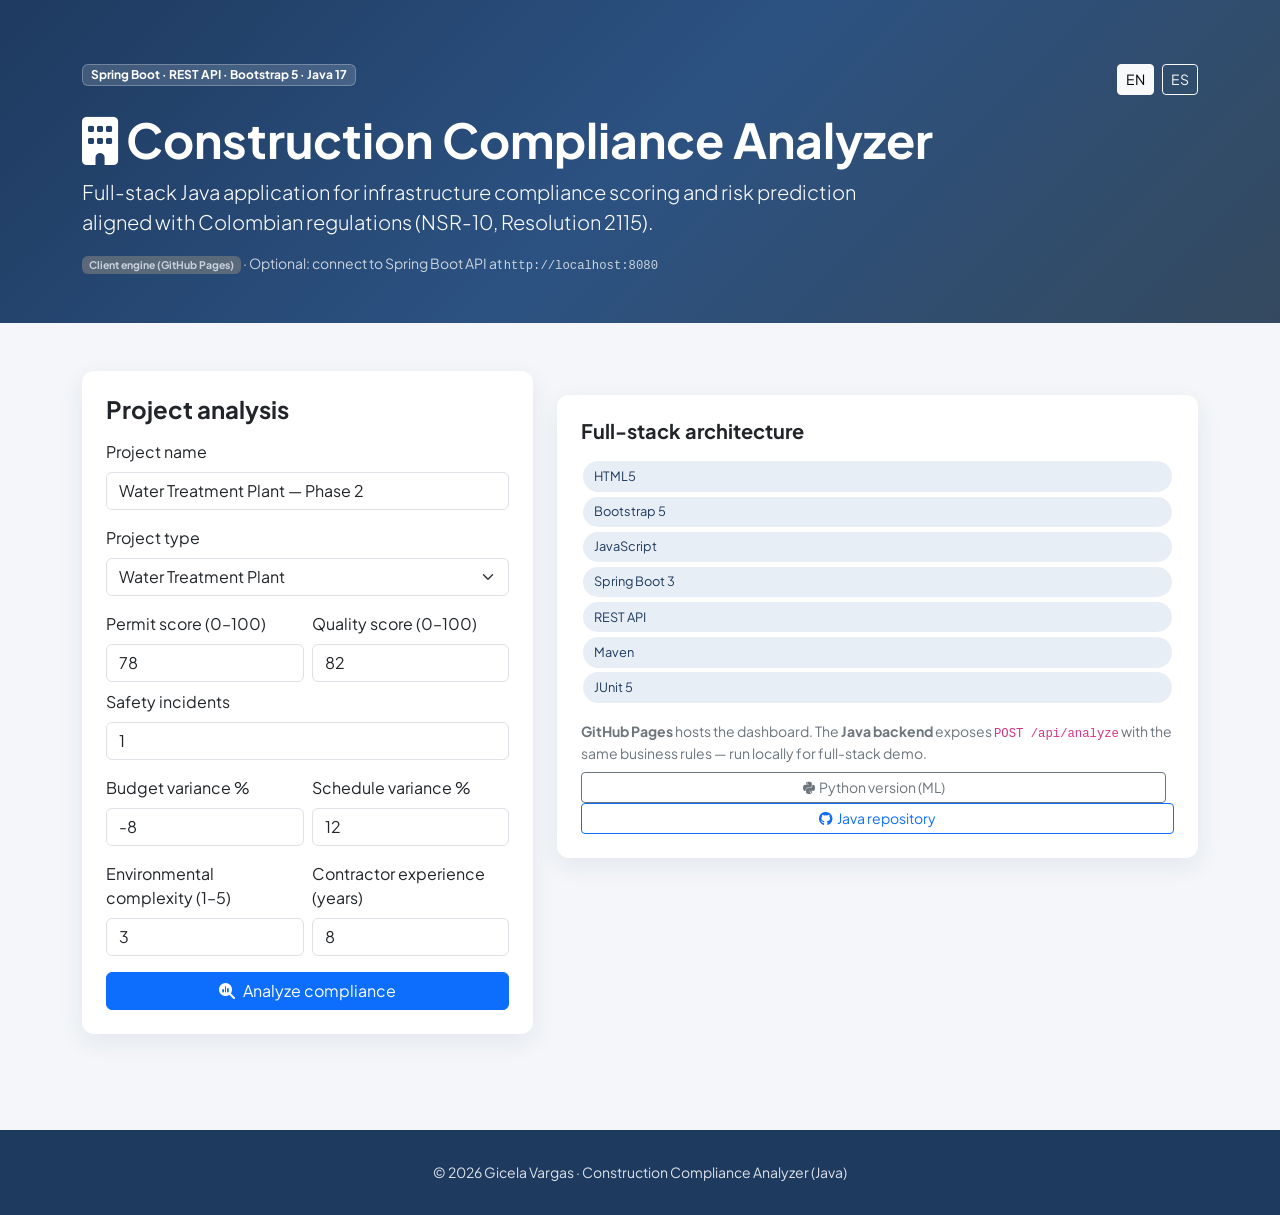
==== index.html @ 194dd49e "Add full-stack construction compliance analyzer: Spring Boot API and Bootstrap dashboard" ====
<!DOCTYPE html>
<html lang="en">
<head>
  <meta charset="UTF-8">
  <meta name="viewport" content="width=device-width, initial-scale=1.0">
  <meta name="description" content="Full-Stack Java — Construction compliance risk analyzer. Spring Boot REST API + Bootstrap dashboard. NSR-10, Resolution 2115.">
  <title>Construction Compliance Analyzer | Full-Stack Java</title>
  <link rel="preconnect" href="https://fonts.googleapis.com">
  <link rel="preconnect" href="https://fonts.gstatic.com" crossorigin>
  <link href="https://fonts.googleapis.com/css2?family=Plus+Jakarta+Sans:wght@400;500;600;700;800&display=swap" rel="stylesheet">
  <link href="https://cdn.jsdelivr.net/npm/bootstrap@5.3.3/dist/css/bootstrap.min.css" rel="stylesheet">
  <link href="https://cdnjs.cloudflare.com/ajax/libs/font-awesome/6.5.0/css/all.min.css" rel="stylesheet">
  <link href="css/styles.css" rel="stylesheet">
</head>
<body>

  <header class="hero">
    <div class="container">
      <div class="d-flex flex-wrap justify-content-between align-items-start gap-3 mb-3">
        <span class="badge stack-badge">Spring Boot · REST API · Bootstrap 5 · Java 17</span>
        <div class="d-flex gap-2">
          <a href="index.html" class="btn btn-sm btn-light">EN</a>
          <a href="index-es.html" class="btn btn-sm btn-outline-light">ES</a>
        </div>
      </div>
      <h1 class="display-5 fw-bold mb-2"><i class="fa-solid fa-building me-2"></i>Construction Compliance Analyzer</h1>
      <p class="lead mb-3 col-lg-9 opacity-90">
        Full-stack Java application for infrastructure compliance scoring and risk prediction
        aligned with Colombian regulations (NSR-10, Resolution 2115).
      </p>
      <p class="mb-0 small opacity-75">
        <span id="api-mode-badge" class="badge text-bg-secondary">Client engine (GitHub Pages)</span>
        · Optional: connect to Spring Boot API at <code class="text-white">http://localhost:8080</code>
      </p>
    </div>
  </header>

  <main class="container py-5">
    <div class="row g-4">
      <div class="col-lg-5">
        <div class="card card-form p-4">
          <h2 class="h4 fw-bold mb-3">Project analysis</h2>
          <form id="analysis-form">
            <div class="mb-3">
              <label class="form-label" for="projectName">Project name</label>
              <input type="text" class="form-control" id="projectName" value="Water Treatment Plant — Phase 2" required>
            </div>
            <div class="mb-3">
              <label class="form-label" for="projectType">Project type</label>
              <select class="form-select" id="projectType">
                <option>Residential Building</option>
                <option selected>Water Treatment Plant</option>
                <option>Bridge Construction</option>
                <option>Commercial Complex</option>
                <option>Infrastructure — Roads</option>
              </select>
            </div>
            <div class="row g-2">
              <div class="col-6">
                <label class="form-label" for="permitScore">Permit score (0–100)</label>
                <input type="number" class="form-control" id="permitScore" value="78" min="0" max="100">
              </div>
              <div class="col-6">
                <label class="form-label" for="qualityScore">Quality score (0–100)</label>
                <input type="number" class="form-control" id="qualityScore" value="82" min="0" max="100">
              </div>
            </div>
            <div class="mb-3 mt-2">
              <label class="form-label" for="safetyIncidents">Safety incidents</label>
              <input type="number" class="form-control" id="safetyIncidents" value="1" min="0" max="20">
            </div>
            <div class="row g-2">
              <div class="col-6">
                <label class="form-label" for="budgetVariance">Budget variance %</label>
                <input type="number" class="form-control" id="budgetVariance" value="-8" min="-50" max="50">
              </div>
              <div class="col-6">
                <label class="form-label" for="scheduleVariance">Schedule variance %</label>
                <input type="number" class="form-control" id="scheduleVariance" value="12" min="-50" max="50">
              </div>
            </div>
            <div class="row g-2 mt-2">
              <div class="col-6">
                <label class="form-label" for="environmentalComplexity">Environmental complexity (1–5)</label>
                <input type="number" class="form-control" id="environmentalComplexity" value="3" min="1" max="5">
              </div>
              <div class="col-6">
                <label class="form-label" for="contractorExperience">Contractor experience (years)</label>
                <input type="number" class="form-control" id="contractorExperience" value="8" min="0" max="40">
              </div>
            </div>
            <button type="submit" class="btn btn-primary w-100 mt-3">
              <i class="fa-solid fa-magnifying-glass-chart me-2"></i>Analyze compliance
            </button>
          </form>
        </div>
      </div>

      <div class="col-lg-7">
        <div id="results-panel" class="card card-results p-4 d-none">
          <div class="d-flex flex-wrap justify-content-between align-items-center mb-3">
            <h2 class="h4 fw-bold mb-0" id="result-title">Results</h2>
            <span id="risk-badge" class="badge fs-6 risk-low">Low Risk</span>
          </div>
          <p class="text-muted small mb-2">Overall compliance score</p>
          <p class="score-ring mb-4" id="score-value">0%</p>
          <h3 class="h6 fw-semibold">Category scores</h3>
          <ul class="list-group list-group-flush mb-4" id="category-scores"></ul>
          <h3 class="h6 fw-semibold">Recommendations</h3>
          <ul class="mb-4" id="recommendations"></ul>
          <h3 class="h6 fw-semibold">Regulations applied</h3>
          <ul class="mb-0" id="regulations"></ul>
        </div>

        <div class="card card-form p-4 mt-4" id="architecture-card">
          <h2 class="h5 fw-bold mb-3">Full-stack architecture</h2>
          <span class="arch-pill">HTML5</span>
          <span class="arch-pill">Bootstrap 5</span>
          <span class="arch-pill">JavaScript</span>
          <span class="arch-pill">Spring Boot 3</span>
          <span class="arch-pill">REST API</span>
          <span class="arch-pill">Maven</span>
          <span class="arch-pill">JUnit 5</span>
          <p class="text-secondary small mt-3 mb-2">
            <strong>GitHub Pages</strong> hosts the dashboard. The <strong>Java backend</strong> exposes
            <code>POST /api/analyze</code> with the same business rules — run locally for full-stack demo.
          </p>
          <a href="https://github.com/EnithV/construction-compliance-analyzer" class="btn btn-sm btn-outline-secondary me-2" target="_blank" rel="noopener noreferrer">
            <i class="fab fa-python me-1"></i>Python version (ML)
          </a>
          <a href="https://github.com/EnithV/construction-compliance-java" class="btn btn-sm btn-outline-primary" target="_blank" rel="noopener noreferrer">
            <i class="fab fa-github me-1"></i>Java repository
          </a>
        </div>
      </div>
    </div>
  </main>

  <footer class="site-footer text-center">
    <div class="container">
      <p class="mb-0 small">&copy; 2026 Gicela Vargas · Construction Compliance Analyzer (Java)</p>
    </div>
  </footer>

  <script src="https://cdn.jsdelivr.net/npm/bootstrap@5.3.3/dist/js/bootstrap.bundle.min.js"></script>
  <script src="js/engine.js"></script>
  <script>
    // Uncomment when Spring Boot is running locally:
    // window.COMPLIANCE_API_URL = "http://localhost:8080";
  </script>
  <script src="js/app.js"></script>
</body>
</html>
---- css/styles.css ----
:root {
  --primary: #1e3a5f;
  --accent: #3498db;
  --high: #c0392b;
  --medium: #d68910;
  --low: #1e8449;
}

body {
  font-family: "Plus Jakarta Sans", system-ui, sans-serif;
  background: #f4f6f9;
  color: #1a1a2e;
}

.hero {
  background: linear-gradient(135deg, var(--primary) 0%, #2c5282 50%, #34495e 100%);
  color: #fff;
  padding: 4rem 0 3rem;
}

.stack-badge {
  background: rgba(255, 255, 255, 0.15);
  border: 1px solid rgba(255, 255, 255, 0.25);
}

.card-form, .card-results {
  border: none;
  border-radius: 12px;
  box-shadow: 0 8px 24px rgba(30, 58, 95, 0.08);
}

.score-ring {
  font-size: 3rem;
  font-weight: 800;
  color: var(--primary);
}

.risk-high { background: var(--high); }
.risk-medium { background: var(--medium); color: #1a1a2e; }
.risk-low { background: var(--low); }

.arch-pill {
  font-size: 0.8rem;
  padding: 0.35rem 0.65rem;
  border-radius: 999px;
  background: #e8eef5;
  color: var(--primary);
  margin: 0.15rem;
  display: inline-block;
}

footer.site-footer {
  background: var(--primary);
  color: rgba(255, 255, 255, 0.85);
  padding: 2rem 0;
  margin-top: 3rem;
}
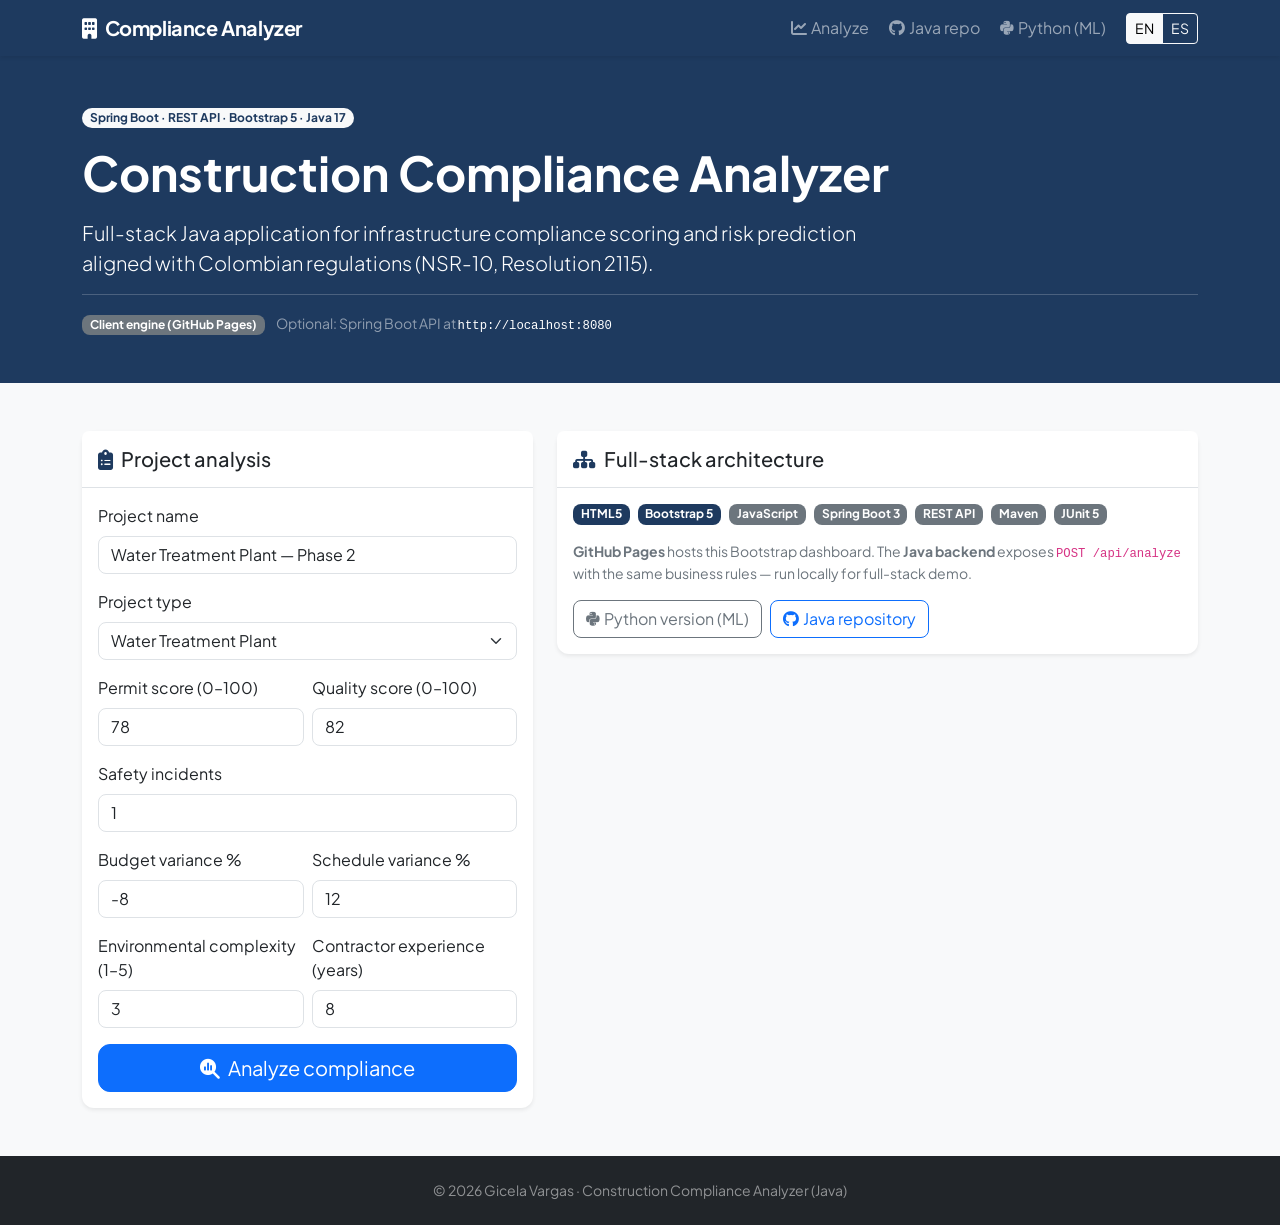
==== commit 588d624b: "Refine Bootstrap UI: navbar, cards, progress bars, button spacing" ====
--- a/index.html
+++ b/index.html
@@ -12,132 +12,170 @@
   <link href="https://cdnjs.cloudflare.com/ajax/libs/font-awesome/6.5.0/css/all.min.css" rel="stylesheet">
   <link href="css/styles.css" rel="stylesheet">
 </head>
-<body>
+<body class="d-flex flex-column min-vh-100">
 
-  <header class="hero">
+  <nav class="navbar navbar-expand-lg navbar-dark bg-primary sticky-top shadow-sm">
     <div class="container">
-      <div class="d-flex flex-wrap justify-content-between align-items-start gap-3 mb-3">
-        <span class="badge stack-badge">Spring Boot · REST API · Bootstrap 5 · Java 17</span>
-        <div class="d-flex gap-2">
-          <a href="index.html" class="btn btn-sm btn-light">EN</a>
-          <a href="index-es.html" class="btn btn-sm btn-outline-light">ES</a>
-        </div>
+      <a class="navbar-brand" href="#">
+        <i class="fa-solid fa-building me-2"></i>Compliance Analyzer
+      </a>
+      <button class="navbar-toggler" type="button" data-bs-toggle="collapse" data-bs-target="#mainNav" aria-controls="mainNav" aria-expanded="false" aria-label="Toggle navigation">
+        <span class="navbar-toggler-icon"></span>
+      </button>
+      <div class="collapse navbar-collapse" id="mainNav">
+        <ul class="navbar-nav ms-auto align-items-lg-center gap-lg-1">
+          <li class="nav-item">
+            <a class="nav-link" href="#analysis-form"><i class="fa-solid fa-chart-line me-1"></i>Analyze</a>
+          </li>
+          <li class="nav-item">
+            <a class="nav-link" href="https://github.com/EnithV/construction-compliance-java" target="_blank" rel="noopener noreferrer"><i class="fab fa-github me-1"></i>Java repo</a>
+          </li>
+          <li class="nav-item">
+            <a class="nav-link" href="https://github.com/EnithV/construction-compliance-analyzer" target="_blank" rel="noopener noreferrer"><i class="fab fa-python me-1"></i>Python (ML)</a>
+          </li>
+          <li class="nav-item">
+            <div class="btn-group ms-lg-2" role="group" aria-label="Language">
+              <a href="index.html" class="btn btn-sm btn-light">EN</a>
+              <a href="index-es.html" class="btn btn-sm btn-outline-light">ES</a>
+            </div>
+          </li>
+        </ul>
       </div>
-      <h1 class="display-5 fw-bold mb-2"><i class="fa-solid fa-building me-2"></i>Construction Compliance Analyzer</h1>
-      <p class="lead mb-3 col-lg-9 opacity-90">
+    </div>
+  </nav>
+
+  <header class="bg-primary text-white py-5">
+    <div class="container">
+      <span class="badge rounded-pill text-bg-light text-primary mb-3">Spring Boot · REST API · Bootstrap 5 · Java 17</span>
+      <h1 class="display-5 fw-bold mb-3">Construction Compliance Analyzer</h1>
+      <p class="lead col-lg-9 mb-3">
         Full-stack Java application for infrastructure compliance scoring and risk prediction
         aligned with Colombian regulations (NSR-10, Resolution 2115).
       </p>
-      <p class="mb-0 small opacity-75">
+      <div class="hero-sub pt-3">
         <span id="api-mode-badge" class="badge text-bg-secondary">Client engine (GitHub Pages)</span>
-        · Optional: connect to Spring Boot API at <code class="text-white">http://localhost:8080</code>
-      </p>
+        <span class="text-white-50 small ms-2">Optional: Spring Boot API at <code class="text-white">http://localhost:8080</code></span>
+      </div>
     </div>
   </header>
 
-  <main class="container py-5">
+  <main class="container py-5 flex-grow-1">
     <div class="row g-4">
       <div class="col-lg-5">
-        <div class="card card-form p-4">
-          <h2 class="h4 fw-bold mb-3">Project analysis</h2>
-          <form id="analysis-form">
-            <div class="mb-3">
-              <label class="form-label" for="projectName">Project name</label>
-              <input type="text" class="form-control" id="projectName" value="Water Treatment Plant — Phase 2" required>
-            </div>
-            <div class="mb-3">
-              <label class="form-label" for="projectType">Project type</label>
-              <select class="form-select" id="projectType">
-                <option>Residential Building</option>
-                <option selected>Water Treatment Plant</option>
-                <option>Bridge Construction</option>
-                <option>Commercial Complex</option>
-                <option>Infrastructure — Roads</option>
-              </select>
-            </div>
-            <div class="row g-2">
-              <div class="col-6">
-                <label class="form-label" for="permitScore">Permit score (0–100)</label>
-                <input type="number" class="form-control" id="permitScore" value="78" min="0" max="100">
+        <div class="card compliance-card shadow-sm">
+          <div class="card-header py-3">
+            <h2 class="h5 mb-0"><i class="fa-solid fa-clipboard-list text-primary me-2"></i>Project analysis</h2>
+          </div>
+          <div class="card-body">
+            <form id="analysis-form">
+              <div class="mb-3">
+                <label class="form-label" for="projectName">Project name</label>
+                <input type="text" class="form-control" id="projectName" value="Water Treatment Plant — Phase 2" required>
               </div>
-              <div class="col-6">
-                <label class="form-label" for="qualityScore">Quality score (0–100)</label>
-                <input type="number" class="form-control" id="qualityScore" value="82" min="0" max="100">
+              <div class="mb-3">
+                <label class="form-label" for="projectType">Project type</label>
+                <select class="form-select" id="projectType">
+                  <option>Residential Building</option>
+                  <option selected>Water Treatment Plant</option>
+                  <option>Bridge Construction</option>
+                  <option>Commercial Complex</option>
+                  <option>Infrastructure — Roads</option>
+                </select>
               </div>
-            </div>
-            <div class="mb-3 mt-2">
-              <label class="form-label" for="safetyIncidents">Safety incidents</label>
-              <input type="number" class="form-control" id="safetyIncidents" value="1" min="0" max="20">
-            </div>
-            <div class="row g-2">
-              <div class="col-6">
-                <label class="form-label" for="budgetVariance">Budget variance %</label>
-                <input type="number" class="form-control" id="budgetVariance" value="-8" min="-50" max="50">
+              <div class="row g-2 mb-3">
+                <div class="col-6">
+                  <label class="form-label" for="permitScore">Permit score (0–100)</label>
+                  <input type="number" class="form-control" id="permitScore" value="78" min="0" max="100">
+                </div>
+                <div class="col-6">
+                  <label class="form-label" for="qualityScore">Quality score (0–100)</label>
+                  <input type="number" class="form-control" id="qualityScore" value="82" min="0" max="100">
+                </div>
               </div>
-              <div class="col-6">
-                <label class="form-label" for="scheduleVariance">Schedule variance %</label>
-                <input type="number" class="form-control" id="scheduleVariance" value="12" min="-50" max="50">
+              <div class="mb-3">
+                <label class="form-label" for="safetyIncidents">Safety incidents</label>
+                <input type="number" class="form-control" id="safetyIncidents" value="1" min="0" max="20">
               </div>
-            </div>
-            <div class="row g-2 mt-2">
-              <div class="col-6">
-                <label class="form-label" for="environmentalComplexity">Environmental complexity (1–5)</label>
-                <input type="number" class="form-control" id="environmentalComplexity" value="3" min="1" max="5">
+              <div class="row g-2 mb-3">
+                <div class="col-6">
+                  <label class="form-label" for="budgetVariance">Budget variance %</label>
+                  <input type="number" class="form-control" id="budgetVariance" value="-8" min="-50" max="50">
+                </div>
+                <div class="col-6">
+                  <label class="form-label" for="scheduleVariance">Schedule variance %</label>
+                  <input type="number" class="form-control" id="scheduleVariance" value="12" min="-50" max="50">
+                </div>
               </div>
-              <div class="col-6">
-                <label class="form-label" for="contractorExperience">Contractor experience (years)</label>
-                <input type="number" class="form-control" id="contractorExperience" value="8" min="0" max="40">
+              <div class="row g-2 mb-3">
+                <div class="col-6">
+                  <label class="form-label" for="environmentalComplexity">Environmental complexity (1–5)</label>
+                  <input type="number" class="form-control" id="environmentalComplexity" value="3" min="1" max="5">
+                </div>
+                <div class="col-6">
+                  <label class="form-label" for="contractorExperience">Contractor experience (years)</label>
+                  <input type="number" class="form-control" id="contractorExperience" value="8" min="0" max="40">
+                </div>
               </div>
-            </div>
-            <button type="submit" class="btn btn-primary w-100 mt-3">
-              <i class="fa-solid fa-magnifying-glass-chart me-2"></i>Analyze compliance
-            </button>
-          </form>
+              <button type="submit" class="btn btn-primary w-100 btn-lg">
+                <i class="fa-solid fa-magnifying-glass-chart me-2"></i>Analyze compliance
+              </button>
+            </form>
+          </div>
         </div>
       </div>
 
       <div class="col-lg-7">
-        <div id="results-panel" class="card card-results p-4 d-none">
-          <div class="d-flex flex-wrap justify-content-between align-items-center mb-3">
-            <h2 class="h4 fw-bold mb-0" id="result-title">Results</h2>
-            <span id="risk-badge" class="badge fs-6 risk-low">Low Risk</span>
+        <div id="results-panel" class="card compliance-card shadow-sm d-none mb-4">
+          <div class="card-header d-flex flex-wrap justify-content-between align-items-center gap-2 py-3">
+            <h2 class="h5 mb-0" id="result-title">Results</h2>
+            <span id="risk-badge" class="badge fs-6 bg-success">Low Risk</span>
           </div>
-          <p class="text-muted small mb-2">Overall compliance score</p>
-          <p class="score-ring mb-4" id="score-value">0%</p>
-          <h3 class="h6 fw-semibold">Category scores</h3>
-          <ul class="list-group list-group-flush mb-4" id="category-scores"></ul>
-          <h3 class="h6 fw-semibold">Recommendations</h3>
-          <ul class="mb-4" id="recommendations"></ul>
-          <h3 class="h6 fw-semibold">Regulations applied</h3>
-          <ul class="mb-0" id="regulations"></ul>
+          <div class="card-body">
+            <p class="text-muted small mb-1">Overall compliance score</p>
+            <p class="score-display mb-4" id="score-value">0%</p>
+            <h3 class="h6 fw-semibold text-primary">Category scores</h3>
+            <ul class="list-group list-group-flush mb-4" id="category-scores"></ul>
+            <h3 class="h6 fw-semibold text-primary">Recommendations</h3>
+            <ul class="recommendations-list mb-4" id="recommendations"></ul>
+            <h3 class="h6 fw-semibold text-primary">Regulations applied</h3>
+            <ul class="list-unstyled mb-0 small text-secondary" id="regulations"></ul>
+          </div>
         </div>
 
-        <div class="card card-form p-4 mt-4" id="architecture-card">
-          <h2 class="h5 fw-bold mb-3">Full-stack architecture</h2>
-          <span class="arch-pill">HTML5</span>
-          <span class="arch-pill">Bootstrap 5</span>
-          <span class="arch-pill">JavaScript</span>
-          <span class="arch-pill">Spring Boot 3</span>
-          <span class="arch-pill">REST API</span>
-          <span class="arch-pill">Maven</span>
-          <span class="arch-pill">JUnit 5</span>
-          <p class="text-secondary small mt-3 mb-2">
-            <strong>GitHub Pages</strong> hosts the dashboard. The <strong>Java backend</strong> exposes
-            <code>POST /api/analyze</code> with the same business rules — run locally for full-stack demo.
-          </p>
-          <a href="https://github.com/EnithV/construction-compliance-analyzer" class="btn btn-sm btn-outline-secondary me-2" target="_blank" rel="noopener noreferrer">
-            <i class="fab fa-python me-1"></i>Python version (ML)
-          </a>
-          <a href="https://github.com/EnithV/construction-compliance-java" class="btn btn-sm btn-outline-primary" target="_blank" rel="noopener noreferrer">
-            <i class="fab fa-github me-1"></i>Java repository
-          </a>
+        <div class="card compliance-card shadow-sm" id="architecture-card">
+          <div class="card-header py-3">
+            <h2 class="h5 mb-0"><i class="fa-solid fa-sitemap text-primary me-2"></i>Full-stack architecture</h2>
+          </div>
+          <div class="card-body">
+            <div class="d-flex flex-wrap gap-2 mb-3">
+              <span class="badge text-bg-primary">HTML5</span>
+              <span class="badge text-bg-primary">Bootstrap 5</span>
+              <span class="badge text-bg-secondary">JavaScript</span>
+              <span class="badge text-bg-secondary">Spring Boot 3</span>
+              <span class="badge text-bg-secondary">REST API</span>
+              <span class="badge text-bg-secondary">Maven</span>
+              <span class="badge text-bg-secondary">JUnit 5</span>
+            </div>
+            <p class="text-secondary small mb-3">
+              <strong>GitHub Pages</strong> hosts this Bootstrap dashboard. The <strong>Java backend</strong> exposes
+              <code>POST /api/analyze</code> with the same business rules — run locally for full-stack demo.
+            </p>
+            <div class="d-flex flex-wrap gap-2">
+              <a href="https://github.com/EnithV/construction-compliance-analyzer" class="btn btn-outline-secondary" target="_blank" rel="noopener noreferrer">
+                <i class="fab fa-python me-1"></i>Python version (ML)
+              </a>
+              <a href="https://github.com/EnithV/construction-compliance-java" class="btn btn-outline-primary" target="_blank" rel="noopener noreferrer">
+                <i class="fab fa-github me-1"></i>Java repository
+              </a>
+            </div>
+          </div>
         </div>
       </div>
     </div>
   </main>
 
-  <footer class="site-footer text-center">
-    <div class="container">
+  <footer class="bg-dark text-white-50 py-4 mt-auto">
+    <div class="container text-center">
       <p class="mb-0 small">&copy; 2026 Gicela Vargas · Construction Compliance Analyzer (Java)</p>
     </div>
   </footer>
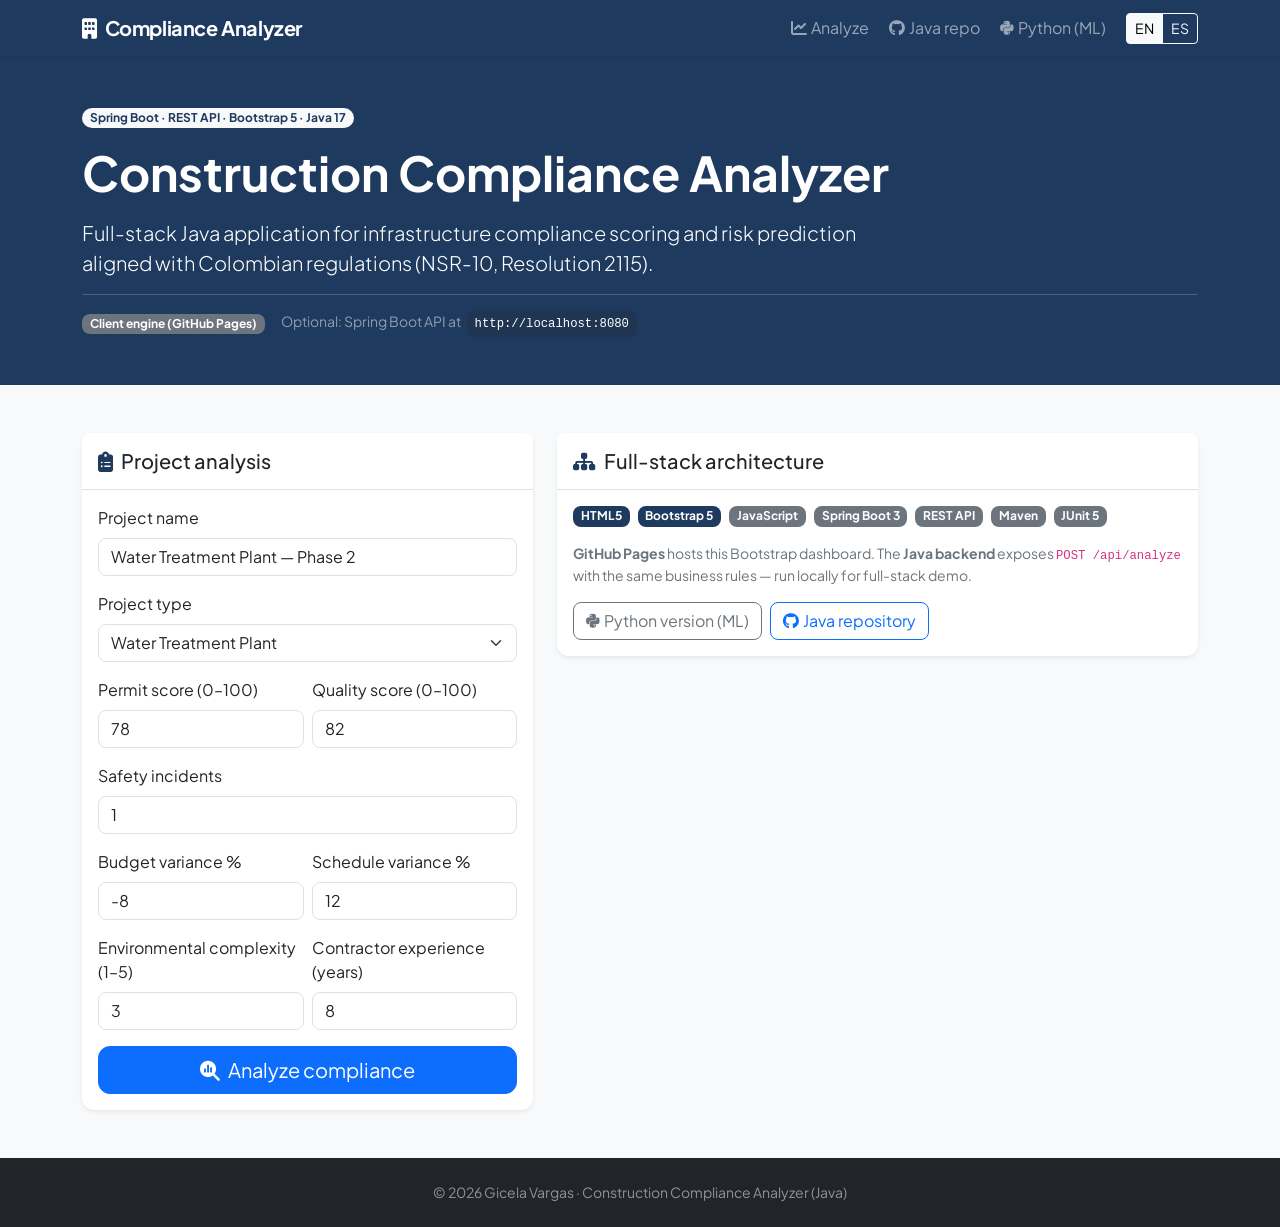
==== commit 559f1be1: "Fix spacing between API mode badge and optional localhost hint" ====
--- a/index.html
+++ b/index.html
@@ -53,8 +53,13 @@
         aligned with Colombian regulations (NSR-10, Resolution 2115).
       </p>
       <div class="hero-sub pt-3">
-        <span id="api-mode-badge" class="badge text-bg-secondary">Client engine (GitHub Pages)</span>
-        <span class="text-white-50 small ms-2">Optional: Spring Boot API at <code class="text-white">http://localhost:8080</code></span>
+        <div class="d-flex flex-wrap align-items-center gap-2 gap-md-3">
+          <span id="api-mode-badge" class="badge text-bg-secondary">Client engine (GitHub Pages)</span>
+          <span class="text-white-50 small">
+            Optional: Spring Boot API at
+            <code class="d-inline-block text-white bg-dark bg-opacity-25 px-2 py-1 rounded ms-1">http://localhost:8080</code>
+          </span>
+        </div>
       </div>
     </div>
   </header>
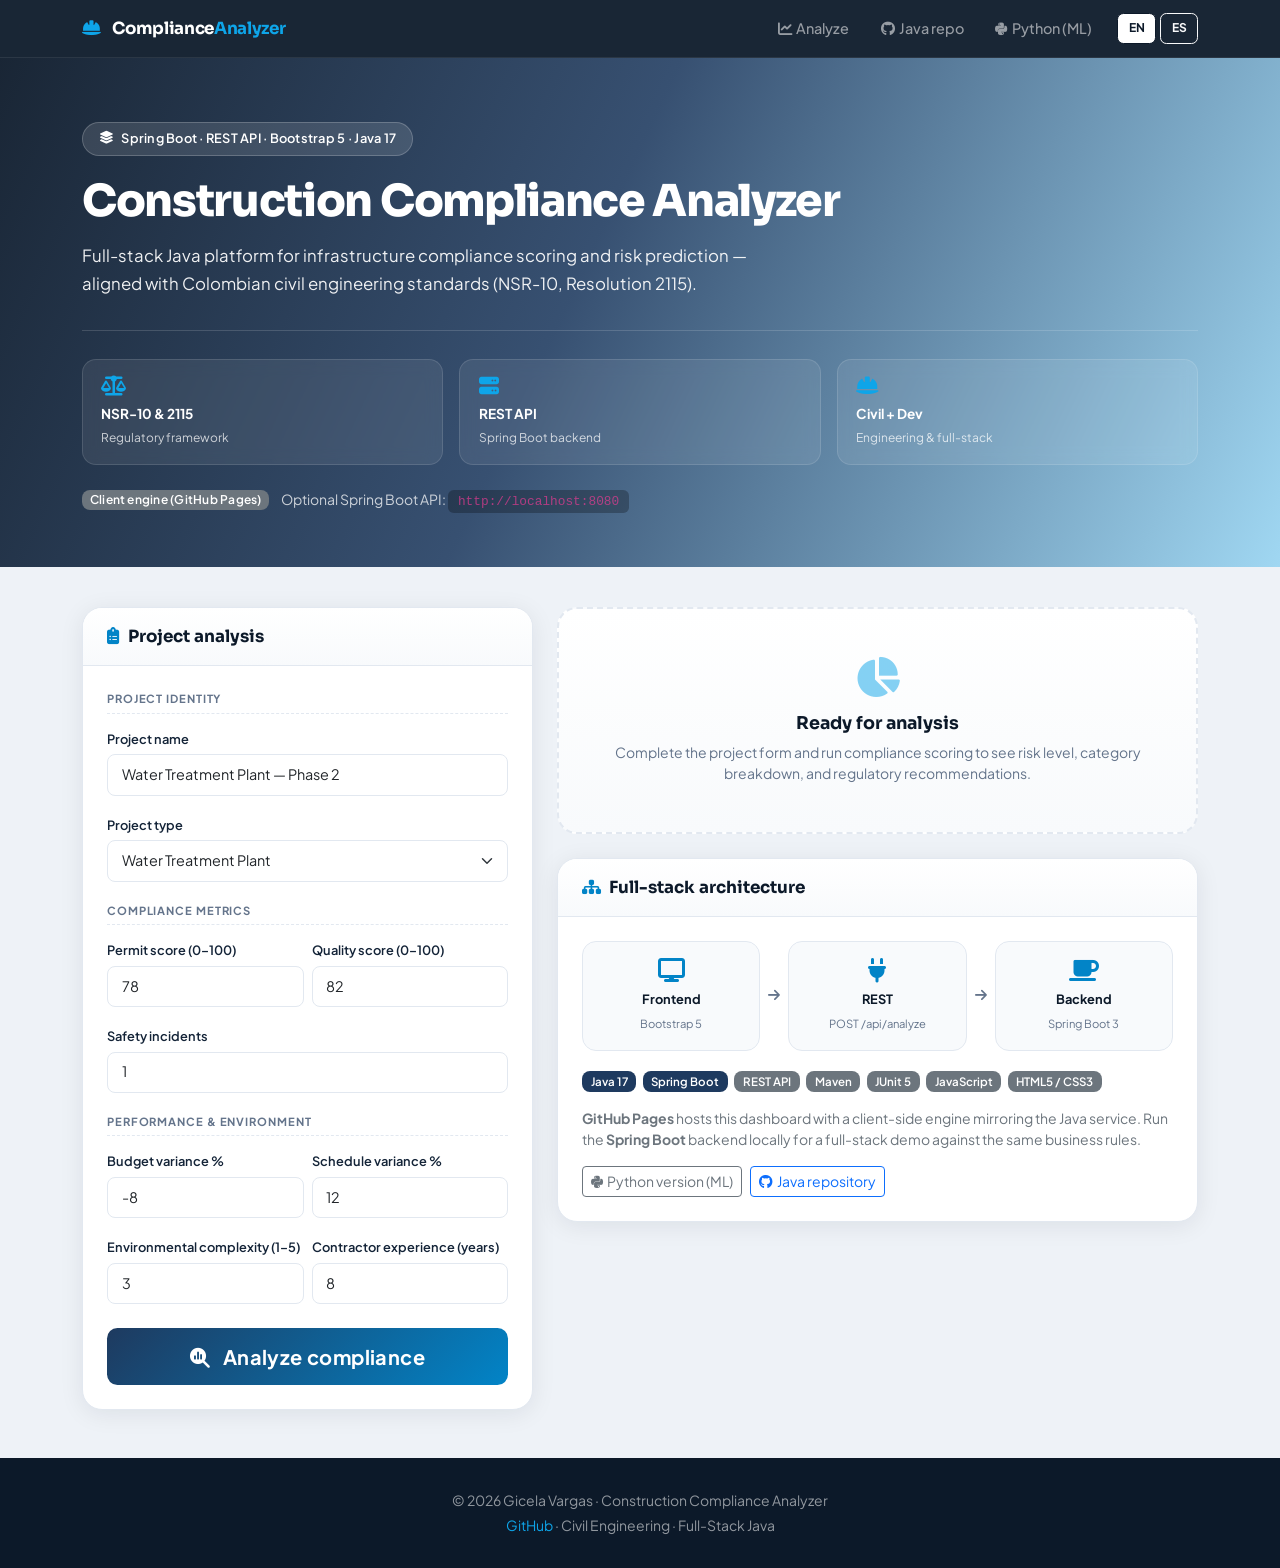
==== commit e1a28b46: "Redesign dashboard with civil engineering full-stack UI Hero with construction imagery, score ring, " ====
--- a/index.html
+++ b/index.html
@@ -3,175 +3,245 @@
 <head>
   <meta charset="UTF-8">
   <meta name="viewport" content="width=device-width, initial-scale=1.0">
-  <meta name="description" content="Full-Stack Java — Construction compliance risk analyzer. Spring Boot REST API + Bootstrap dashboard. NSR-10, Resolution 2115.">
+  <meta name="description" content="Full-Stack Java — Construction compliance risk analyzer. Spring Boot REST API + professional dashboard. NSR-10, Resolution 2115.">
   <title>Construction Compliance Analyzer | Full-Stack Java</title>
   <link rel="preconnect" href="https://fonts.googleapis.com">
   <link rel="preconnect" href="https://fonts.gstatic.com" crossorigin>
-  <link href="https://fonts.googleapis.com/css2?family=Plus+Jakarta+Sans:wght@400;500;600;700;800&display=swap" rel="stylesheet">
+  <link href="https://fonts.googleapis.com/css2?family=Plus+Jakarta+Sans:wght@400;500;600;700;800&family=Sora:wght@600;700;800&display=swap" rel="stylesheet">
   <link href="https://cdn.jsdelivr.net/npm/bootstrap@5.3.3/dist/css/bootstrap.min.css" rel="stylesheet">
   <link href="https://cdnjs.cloudflare.com/ajax/libs/font-awesome/6.5.0/css/all.min.css" rel="stylesheet">
   <link href="css/styles.css" rel="stylesheet">
 </head>
-<body class="d-flex flex-column min-vh-100">
-
-  <nav class="navbar navbar-expand-lg navbar-dark bg-primary sticky-top shadow-sm">
+<body class="compliance-app d-flex flex-column min-vh-100">
+
+  <a href="#main" class="skip-link">Skip to main content</a>
+
+  <nav class="navbar navbar-expand-lg navbar-dark site-nav sticky-top" aria-label="Main navigation">
     <div class="container">
       <a class="navbar-brand" href="#">
-        <i class="fa-solid fa-building me-2"></i>Compliance Analyzer
+        <i class="fa-solid fa-helmet-safety me-2 brand-accent" aria-hidden="true"></i>
+        Compliance<span class="brand-accent">Analyzer</span>
       </a>
-      <button class="navbar-toggler" type="button" data-bs-toggle="collapse" data-bs-target="#mainNav" aria-controls="mainNav" aria-expanded="false" aria-label="Toggle navigation">
+      <button class="navbar-toggler" type="button" data-bs-toggle="collapse" data-bs-target="#mainNav"
+        aria-controls="mainNav" aria-expanded="false" aria-label="Toggle navigation">
         <span class="navbar-toggler-icon"></span>
       </button>
       <div class="collapse navbar-collapse" id="mainNav">
         <ul class="navbar-nav ms-auto align-items-lg-center gap-lg-1">
           <li class="nav-item">
-            <a class="nav-link" href="#analysis-form"><i class="fa-solid fa-chart-line me-1"></i>Analyze</a>
+            <a class="nav-link" href="#analysis-form"><i class="fa-solid fa-chart-line me-1" aria-hidden="true"></i>Analyze</a>
           </li>
           <li class="nav-item">
-            <a class="nav-link" href="https://github.com/EnithV/construction-compliance-java" target="_blank" rel="noopener noreferrer"><i class="fab fa-github me-1"></i>Java repo</a>
+            <a class="nav-link" href="https://github.com/EnithV/construction-compliance-java" target="_blank" rel="noopener noreferrer">
+              <i class="fab fa-github me-1" aria-hidden="true"></i>Java repo
+            </a>
           </li>
           <li class="nav-item">
-            <a class="nav-link" href="https://github.com/EnithV/construction-compliance-analyzer" target="_blank" rel="noopener noreferrer"><i class="fab fa-python me-1"></i>Python (ML)</a>
-          </li>
-          <li class="nav-item">
-            <div class="btn-group ms-lg-2" role="group" aria-label="Language">
-              <a href="index.html" class="btn btn-sm btn-light">EN</a>
-              <a href="index-es.html" class="btn btn-sm btn-outline-light">ES</a>
-            </div>
+            <a class="nav-link" href="https://github.com/EnithV/construction-compliance-analyzer" target="_blank" rel="noopener noreferrer">
+              <i class="fab fa-python me-1" aria-hidden="true"></i>Python (ML)
+            </a>
+          </li>
+          <li class="nav-item ms-lg-2 d-flex gap-1">
+            <a href="index.html" class="btn btn-sm lang-pill active" aria-current="page">EN</a>
+            <a href="index-es.html" class="btn btn-sm btn-outline-light lang-pill">ES</a>
           </li>
         </ul>
       </div>
     </div>
   </nav>
 
-  <header class="bg-primary text-white py-5">
+  <header class="hero-section">
     <div class="container">
-      <span class="badge rounded-pill text-bg-light text-primary mb-3">Spring Boot · REST API · Bootstrap 5 · Java 17</span>
-      <h1 class="display-5 fw-bold mb-3">Construction Compliance Analyzer</h1>
-      <p class="lead col-lg-9 mb-3">
-        Full-stack Java application for infrastructure compliance scoring and risk prediction
-        aligned with Colombian regulations (NSR-10, Resolution 2115).
+      <span class="hero-eyebrow">
+        <i class="fa-solid fa-layer-group" aria-hidden="true"></i>
+        Spring Boot · REST API · Bootstrap 5 · Java 17
+      </span>
+      <h1 class="hero-title">Construction Compliance Analyzer</h1>
+      <p class="hero-lead mb-0">
+        Full-stack Java platform for infrastructure compliance scoring and risk prediction —
+        aligned with Colombian civil engineering standards (NSR-10, Resolution 2115).
       </p>
-      <div class="hero-sub pt-3">
-        <div class="d-flex flex-wrap align-items-center gap-2 gap-md-3">
-          <span id="api-mode-badge" class="badge text-bg-secondary">Client engine (GitHub Pages)</span>
-          <span class="text-white-50 small">
-            Optional: Spring Boot API at
-            <code class="d-inline-block text-white bg-dark bg-opacity-25 px-2 py-1 rounded ms-1">http://localhost:8080</code>
-          </span>
-        </div>
+      <div class="hero-stats">
+        <div class="hero-stat">
+          <i class="fa-solid fa-scale-balanced d-block" aria-hidden="true"></i>
+          <strong>NSR-10 &amp; 2115</strong>
+          <span>Regulatory framework</span>
+        </div>
+        <div class="hero-stat">
+          <i class="fa-solid fa-server d-block" aria-hidden="true"></i>
+          <strong>REST API</strong>
+          <span>Spring Boot backend</span>
+        </div>
+        <div class="hero-stat">
+          <i class="fa-solid fa-hard-hat d-block" aria-hidden="true"></i>
+          <strong>Civil + Dev</strong>
+          <span>Engineering &amp; full-stack</span>
+        </div>
+      </div>
+      <div class="hero-api-row">
+        <span id="api-mode-badge" class="badge text-bg-secondary">Client engine (GitHub Pages)</span>
+        <span class="small opacity-75">
+          Optional Spring Boot API:
+          <code>http://localhost:8080</code>
+        </span>
       </div>
     </div>
   </header>
 
-  <main class="container py-5 flex-grow-1">
-    <div class="row g-4">
-      <div class="col-lg-5">
-        <div class="card compliance-card shadow-sm">
-          <div class="card-header py-3">
-            <h2 class="h5 mb-0"><i class="fa-solid fa-clipboard-list text-primary me-2"></i>Project analysis</h2>
-          </div>
-          <div class="card-body">
-            <form id="analysis-form">
-              <div class="mb-3">
-                <label class="form-label" for="projectName">Project name</label>
-                <input type="text" class="form-control" id="projectName" value="Water Treatment Plant — Phase 2" required>
-              </div>
-              <div class="mb-3">
-                <label class="form-label" for="projectType">Project type</label>
-                <select class="form-select" id="projectType">
-                  <option>Residential Building</option>
-                  <option selected>Water Treatment Plant</option>
-                  <option>Bridge Construction</option>
-                  <option>Commercial Complex</option>
-                  <option>Infrastructure — Roads</option>
-                </select>
-              </div>
-              <div class="row g-2 mb-3">
-                <div class="col-6">
-                  <label class="form-label" for="permitScore">Permit score (0–100)</label>
-                  <input type="number" class="form-control" id="permitScore" value="78" min="0" max="100">
-                </div>
-                <div class="col-6">
-                  <label class="form-label" for="qualityScore">Quality score (0–100)</label>
-                  <input type="number" class="form-control" id="qualityScore" value="82" min="0" max="100">
-                </div>
-              </div>
-              <div class="mb-3">
-                <label class="form-label" for="safetyIncidents">Safety incidents</label>
-                <input type="number" class="form-control" id="safetyIncidents" value="1" min="0" max="20">
-              </div>
-              <div class="row g-2 mb-3">
-                <div class="col-6">
-                  <label class="form-label" for="budgetVariance">Budget variance %</label>
-                  <input type="number" class="form-control" id="budgetVariance" value="-8" min="-50" max="50">
-                </div>
-                <div class="col-6">
-                  <label class="form-label" for="scheduleVariance">Schedule variance %</label>
-                  <input type="number" class="form-control" id="scheduleVariance" value="12" min="-50" max="50">
-                </div>
-              </div>
-              <div class="row g-2 mb-3">
-                <div class="col-6">
-                  <label class="form-label" for="environmentalComplexity">Environmental complexity (1–5)</label>
-                  <input type="number" class="form-control" id="environmentalComplexity" value="3" min="1" max="5">
-                </div>
-                <div class="col-6">
-                  <label class="form-label" for="contractorExperience">Contractor experience (years)</label>
-                  <input type="number" class="form-control" id="contractorExperience" value="8" min="0" max="40">
-                </div>
-              </div>
-              <button type="submit" class="btn btn-primary w-100 btn-lg">
-                <i class="fa-solid fa-magnifying-glass-chart me-2"></i>Analyze compliance
-              </button>
-            </form>
-          </div>
-        </div>
-      </div>
-
-      <div class="col-lg-7">
-        <div id="results-panel" class="card compliance-card shadow-sm d-none mb-4">
-          <div class="card-header d-flex flex-wrap justify-content-between align-items-center gap-2 py-3">
-            <h2 class="h5 mb-0" id="result-title">Results</h2>
-            <span id="risk-badge" class="badge fs-6 bg-success">Low Risk</span>
-          </div>
-          <div class="card-body">
-            <p class="text-muted small mb-1">Overall compliance score</p>
-            <p class="score-display mb-4" id="score-value">0%</p>
-            <h3 class="h6 fw-semibold text-primary">Category scores</h3>
-            <ul class="list-group list-group-flush mb-4" id="category-scores"></ul>
-            <h3 class="h6 fw-semibold text-primary">Recommendations</h3>
-            <ul class="recommendations-list mb-4" id="recommendations"></ul>
-            <h3 class="h6 fw-semibold text-primary">Regulations applied</h3>
-            <ul class="list-unstyled mb-0 small text-secondary" id="regulations"></ul>
-          </div>
-        </div>
-
-        <div class="card compliance-card shadow-sm" id="architecture-card">
-          <div class="card-header py-3">
-            <h2 class="h5 mb-0"><i class="fa-solid fa-sitemap text-primary me-2"></i>Full-stack architecture</h2>
-          </div>
-          <div class="card-body">
-            <div class="d-flex flex-wrap gap-2 mb-3">
-              <span class="badge text-bg-primary">HTML5</span>
-              <span class="badge text-bg-primary">Bootstrap 5</span>
-              <span class="badge text-bg-secondary">JavaScript</span>
-              <span class="badge text-bg-secondary">Spring Boot 3</span>
-              <span class="badge text-bg-secondary">REST API</span>
-              <span class="badge text-bg-secondary">Maven</span>
-              <span class="badge text-bg-secondary">JUnit 5</span>
-            </div>
-            <p class="text-secondary small mb-3">
-              <strong>GitHub Pages</strong> hosts this Bootstrap dashboard. The <strong>Java backend</strong> exposes
-              <code>POST /api/analyze</code> with the same business rules — run locally for full-stack demo.
-            </p>
-            <div class="d-flex flex-wrap gap-2">
-              <a href="https://github.com/EnithV/construction-compliance-analyzer" class="btn btn-outline-secondary" target="_blank" rel="noopener noreferrer">
-                <i class="fab fa-python me-1"></i>Python version (ML)
-              </a>
-              <a href="https://github.com/EnithV/construction-compliance-java" class="btn btn-outline-primary" target="_blank" rel="noopener noreferrer">
-                <i class="fab fa-github me-1"></i>Java repository
-              </a>
+  <main id="main" class="main-dashboard flex-grow-1">
+    <div class="container">
+      <div class="row g-4">
+        <div class="col-lg-5">
+          <div class="card compliance-card">
+            <div class="card-header">
+              <h2 class="h5"><i class="fa-solid fa-clipboard-list header-icon me-2" aria-hidden="true"></i>Project analysis</h2>
+            </div>
+            <div class="card-body">
+              <form id="analysis-form">
+                <p class="form-section-label">Project identity</p>
+                <div class="mb-3">
+                  <label class="form-label" for="projectName">Project name</label>
+                  <input type="text" class="form-control" id="projectName" value="Water Treatment Plant — Phase 2" required>
+                </div>
+                <div class="mb-3">
+                  <label class="form-label" for="projectType">Project type</label>
+                  <select class="form-select" id="projectType">
+                    <option>Residential Building</option>
+                    <option selected>Water Treatment Plant</option>
+                    <option>Bridge Construction</option>
+                    <option>Commercial Complex</option>
+                    <option>Infrastructure — Roads</option>
+                  </select>
+                </div>
+
+                <p class="form-section-label">Compliance metrics</p>
+                <div class="row g-2 mb-3">
+                  <div class="col-6">
+                    <label class="form-label" for="permitScore">Permit score (0–100)</label>
+                    <input type="number" class="form-control" id="permitScore" value="78" min="0" max="100">
+                  </div>
+                  <div class="col-6">
+                    <label class="form-label" for="qualityScore">Quality score (0–100)</label>
+                    <input type="number" class="form-control" id="qualityScore" value="82" min="0" max="100">
+                  </div>
+                </div>
+                <div class="mb-3">
+                  <label class="form-label" for="safetyIncidents">Safety incidents</label>
+                  <input type="number" class="form-control" id="safetyIncidents" value="1" min="0" max="20">
+                </div>
+
+                <p class="form-section-label">Performance &amp; environment</p>
+                <div class="row g-2 mb-3">
+                  <div class="col-6">
+                    <label class="form-label" for="budgetVariance">Budget variance %</label>
+                    <input type="number" class="form-control" id="budgetVariance" value="-8" min="-50" max="50">
+                  </div>
+                  <div class="col-6">
+                    <label class="form-label" for="scheduleVariance">Schedule variance %</label>
+                    <input type="number" class="form-control" id="scheduleVariance" value="12" min="-50" max="50">
+                  </div>
+                </div>
+                <div class="row g-2 mb-4">
+                  <div class="col-6">
+                    <label class="form-label" for="environmentalComplexity">Environmental complexity (1–5)</label>
+                    <input type="number" class="form-control" id="environmentalComplexity" value="3" min="1" max="5">
+                  </div>
+                  <div class="col-6">
+                    <label class="form-label" for="contractorExperience">Contractor experience (years)</label>
+                    <input type="number" class="form-control" id="contractorExperience" value="8" min="0" max="40">
+                  </div>
+                </div>
+                <button type="submit" class="btn btn-primary btn-analyze w-100 btn-lg" id="analyze-btn">
+                  <i class="fa-solid fa-magnifying-glass-chart me-2" aria-hidden="true"></i>
+                  <span class="btn-label">Analyze compliance</span>
+                </button>
+              </form>
+            </div>
+          </div>
+        </div>
+
+        <div class="col-lg-7">
+          <div id="results-placeholder" class="results-placeholder mb-4">
+            <i class="fa-solid fa-chart-pie d-block" aria-hidden="true"></i>
+            <h3>Ready for analysis</h3>
+            <p class="mb-0 small">Complete the project form and run compliance scoring to see risk level, category breakdown, and regulatory recommendations.</p>
+          </div>
+
+          <div id="results-panel" class="card compliance-card d-none mb-4">
+            <div class="card-header results-header">
+              <div>
+                <h2 class="h5 mb-1" id="result-title">Results</h2>
+                <span id="project-type-display" class="project-type-badge"></span>
+              </div>
+              <span id="risk-badge" class="badge bg-success">Low Risk</span>
+            </div>
+            <div class="card-body">
+              <div class="score-ring-wrap">
+                <div class="score-ring" id="score-ring" style="--score: 0">
+                  <span class="score-ring-value" id="score-value">0<small>%</small></span>
+                </div>
+                <div class="score-meta">
+                  <p class="text-muted small mb-1">Overall compliance score</p>
+                  <p class="mb-0 fw-semibold text-secondary" id="score-summary">Awaiting analysis</p>
+                </div>
+              </div>
+
+              <h3 class="results-section-title"><i class="fa-solid fa-chart-bar" aria-hidden="true"></i>Category scores</h3>
+              <div class="category-grid" id="category-scores"></div>
+
+              <h3 class="results-section-title"><i class="fa-solid fa-lightbulb" aria-hidden="true"></i>Recommendations</h3>
+              <ul class="recommendations-list" id="recommendations"></ul>
+
+              <h3 class="results-section-title"><i class="fa-solid fa-book-open" aria-hidden="true"></i>Regulations applied</h3>
+              <div class="regulation-chips" id="regulations"></div>
+            </div>
+          </div>
+
+          <div class="card compliance-card" id="architecture-card">
+            <div class="card-header">
+              <h2 class="h5 mb-0"><i class="fa-solid fa-sitemap header-icon me-2" aria-hidden="true"></i>Full-stack architecture</h2>
+            </div>
+            <div class="card-body">
+              <div class="arch-flow" aria-hidden="true">
+                <div class="arch-layer">
+                  <i class="fa-solid fa-display d-block" aria-hidden="true"></i>
+                  <strong>Frontend</strong>
+                  <span>Bootstrap 5</span>
+                </div>
+                <span class="arch-arrow"><i class="fa-solid fa-arrow-right" aria-hidden="true"></i></span>
+                <div class="arch-layer">
+                  <i class="fa-solid fa-plug d-block" aria-hidden="true"></i>
+                  <strong>REST</strong>
+                  <span>POST /api/analyze</span>
+                </div>
+                <span class="arch-arrow"><i class="fa-solid fa-arrow-right" aria-hidden="true"></i></span>
+                <div class="arch-layer">
+                  <i class="fa-solid fa-coffee d-block" aria-hidden="true"></i>
+                  <strong>Backend</strong>
+                  <span>Spring Boot 3</span>
+                </div>
+              </div>
+              <div class="tech-stack mb-3">
+                <span class="badge text-bg-primary badge-featured">Java 17</span>
+                <span class="badge text-bg-primary badge-featured">Spring Boot</span>
+                <span class="badge text-bg-secondary">REST API</span>
+                <span class="badge text-bg-secondary">Maven</span>
+                <span class="badge text-bg-secondary">JUnit 5</span>
+                <span class="badge text-bg-secondary">JavaScript</span>
+                <span class="badge text-bg-secondary">HTML5 / CSS3</span>
+              </div>
+              <p class="text-secondary small mb-3">
+                <strong>GitHub Pages</strong> hosts this dashboard with a client-side engine mirroring the Java service.
+                Run the <strong>Spring Boot</strong> backend locally for a full-stack demo against the same business rules.
+              </p>
+              <div class="d-flex flex-wrap gap-2">
+                <a href="https://github.com/EnithV/construction-compliance-analyzer" class="btn btn-outline-secondary btn-sm" target="_blank" rel="noopener noreferrer">
+                  <i class="fab fa-python me-1" aria-hidden="true"></i>Python version (ML)
+                </a>
+                <a href="https://github.com/EnithV/construction-compliance-java" class="btn btn-outline-primary btn-sm" target="_blank" rel="noopener noreferrer">
+                  <i class="fab fa-github me-1" aria-hidden="true"></i>Java repository
+                </a>
+              </div>
             </div>
           </div>
         </div>
@@ -179,16 +249,21 @@
     </div>
   </main>
 
-  <footer class="bg-dark text-white-50 py-4 mt-auto">
+  <footer class="site-footer">
     <div class="container text-center">
-      <p class="mb-0 small">&copy; 2026 Gicela Vargas · Construction Compliance Analyzer (Java)</p>
+      <p class="mb-1 small">&copy; 2026 Gicela Vargas · Construction Compliance Analyzer</p>
+      <p class="mb-0 small">
+        <a href="https://github.com/EnithV/construction-compliance-java" target="_blank" rel="noopener noreferrer">GitHub</a>
+        · Civil Engineering · Full-Stack Java
+      </p>
     </div>
   </footer>
+
+  <div class="toast-container position-fixed bottom-0 end-0 p-3" id="toast-host"></div>
 
   <script src="https://cdn.jsdelivr.net/npm/bootstrap@5.3.3/dist/js/bootstrap.bundle.min.js"></script>
   <script src="js/engine.js"></script>
   <script>
-    // Uncomment when Spring Boot is running locally:
     // window.COMPLIANCE_API_URL = "http://localhost:8080";
   </script>
   <script src="js/app.js"></script>
--- a/css/styles.css
+++ b/css/styles.css
@@ -0,0 +1,615 @@
+/* Construction Compliance — civil engineering + full-stack dashboard theme */
+:root {
+  --cc-navy: #0c1929;
+  --cc-navy-soft: #132337;
+  --cc-steel: #1e3a5f;
+  --cc-accent: #0ea5e9;
+  --cc-accent-deep: #0284c7;
+  --cc-amber: #f59e0b;
+  --cc-success: #10b981;
+  --cc-danger: #ef4444;
+  --cc-warning: #f59e0b;
+  --cc-surface: #eef2f7;
+  --cc-card: #ffffff;
+  --cc-border: #e2e8f0;
+  --cc-muted: #64748b;
+  --cc-radius: 0.875rem;
+  --cc-radius-lg: 1.25rem;
+  --cc-shadow: 0 4px 24px rgba(12, 25, 41, 0.08);
+  --cc-shadow-lg: 0 16px 48px rgba(12, 25, 41, 0.12);
+  --cc-font: "Plus Jakarta Sans", system-ui, sans-serif;
+  --cc-font-display: "Sora", var(--cc-font);
+  --bs-primary: var(--cc-steel);
+  --bs-primary-rgb: 30, 58, 95;
+  --bs-body-font-family: var(--cc-font);
+  --bs-border-radius: 0.5rem;
+  --bs-border-radius-lg: var(--cc-radius);
+}
+
+html {
+  scroll-behavior: smooth;
+}
+
+@media (prefers-reduced-motion: reduce) {
+  html {
+    scroll-behavior: auto;
+  }
+  * {
+    animation-duration: 0.01ms !important;
+    transition-duration: 0.01ms !important;
+  }
+}
+
+body.compliance-app {
+  font-family: var(--cc-font);
+  color: #1e293b;
+  background: var(--cc-surface);
+  min-height: 100vh;
+}
+
+.skip-link {
+  position: absolute;
+  left: -9999px;
+  top: 0;
+  z-index: 1100;
+  padding: 0.75rem 1.25rem;
+  background: #fff;
+  color: var(--cc-navy);
+  font-weight: 600;
+}
+
+.skip-link:focus {
+  left: 0;
+  outline: 3px solid var(--cc-accent);
+}
+
+/* Navbar */
+.site-nav {
+  background: rgba(12, 25, 41, 0.94);
+  backdrop-filter: blur(14px);
+  border-bottom: 1px solid rgba(255, 255, 255, 0.08);
+  padding: 0.65rem 0;
+}
+
+.site-nav .navbar-brand {
+  font-family: var(--cc-font-display);
+  font-weight: 700;
+  font-size: 1.05rem;
+  letter-spacing: -0.02em;
+}
+
+.site-nav .brand-accent {
+  color: var(--cc-accent);
+}
+
+.site-nav .nav-link {
+  font-weight: 500;
+  font-size: 0.9rem;
+  padding: 0.45rem 0.85rem !important;
+  border-radius: 0.5rem;
+  transition: background 0.2s, color 0.2s;
+}
+
+.site-nav .nav-link:hover {
+  background: rgba(255, 255, 255, 0.08);
+}
+
+.lang-pill {
+  font-size: 0.75rem;
+  font-weight: 700;
+  padding: 0.35rem 0.65rem !important;
+  border-radius: 0.4rem !important;
+}
+
+.lang-pill.active {
+  background: #fff !important;
+  color: var(--cc-navy) !important;
+}
+
+/* Hero */
+.hero-section {
+  position: relative;
+  color: #fff;
+  padding: 4rem 0 3.5rem;
+  overflow: hidden;
+}
+
+.hero-section::before {
+  content: "";
+  position: absolute;
+  inset: 0;
+  background: url("https://images.pexels.com/photos/159306/construction-site-build-construction-work-159306.jpeg?auto=compress&cs=tinysrgb&w=1600")
+    center / cover no-repeat;
+  z-index: 0;
+}
+
+.hero-section::after {
+  content: "";
+  position: absolute;
+  inset: 0;
+  background: linear-gradient(
+    115deg,
+    rgba(12, 25, 41, 0.94) 0%,
+    rgba(30, 58, 95, 0.88) 45%,
+    rgba(14, 165, 233, 0.35) 100%
+  );
+  z-index: 1;
+}
+
+.hero-section .container {
+  position: relative;
+  z-index: 2;
+}
+
+.hero-eyebrow {
+  display: inline-flex;
+  align-items: center;
+  gap: 0.5rem;
+  background: rgba(255, 255, 255, 0.12);
+  border: 1px solid rgba(255, 255, 255, 0.2);
+  border-radius: 2rem;
+  padding: 0.4rem 1rem;
+  font-size: 0.8rem;
+  font-weight: 600;
+  letter-spacing: 0.02em;
+  margin-bottom: 1.25rem;
+}
+
+.hero-title {
+  font-family: var(--cc-font-display);
+  font-weight: 800;
+  font-size: clamp(1.75rem, 4vw, 2.75rem);
+  line-height: 1.15;
+  letter-spacing: -0.03em;
+  margin-bottom: 1rem;
+}
+
+.hero-lead {
+  font-size: 1.05rem;
+  opacity: 0.92;
+  max-width: 42rem;
+  line-height: 1.65;
+}
+
+.hero-stats {
+  display: grid;
+  grid-template-columns: repeat(auto-fit, minmax(140px, 1fr));
+  gap: 1rem;
+  margin-top: 2rem;
+  padding-top: 1.75rem;
+  border-top: 1px solid rgba(255, 255, 255, 0.15);
+}
+
+.hero-stat {
+  background: rgba(255, 255, 255, 0.08);
+  border: 1px solid rgba(255, 255, 255, 0.12);
+  border-radius: var(--cc-radius);
+  padding: 1rem 1.15rem;
+  backdrop-filter: blur(8px);
+}
+
+.hero-stat i {
+  color: var(--cc-accent);
+  font-size: 1.25rem;
+  margin-bottom: 0.5rem;
+}
+
+.hero-stat strong {
+  display: block;
+  font-size: 0.85rem;
+  font-weight: 700;
+}
+
+.hero-stat span {
+  font-size: 0.75rem;
+  opacity: 0.75;
+}
+
+.hero-api-row {
+  margin-top: 1.5rem;
+  display: flex;
+  flex-wrap: wrap;
+  align-items: center;
+  gap: 0.75rem;
+}
+
+.hero-api-row code {
+  font-size: 0.8rem;
+  background: rgba(0, 0, 0, 0.35);
+  padding: 0.25rem 0.6rem;
+  border-radius: 0.35rem;
+}
+
+#api-mode-badge {
+  font-weight: 600;
+  letter-spacing: 0.02em;
+}
+
+/* Main layout */
+.main-dashboard {
+  padding: 2.5rem 0 3rem;
+}
+
+/* Cards */
+.compliance-card {
+  border: 1px solid var(--cc-border);
+  border-radius: var(--cc-radius-lg);
+  background: var(--cc-card);
+  box-shadow: var(--cc-shadow);
+  overflow: hidden;
+  transition: box-shadow 0.3s ease, transform 0.3s ease;
+}
+
+.compliance-card:hover {
+  box-shadow: var(--cc-shadow-lg);
+}
+
+.compliance-card .card-header {
+  background: linear-gradient(180deg, #fff 0%, #f8fafc 100%);
+  border-bottom: 1px solid var(--cc-border);
+  padding: 1.15rem 1.5rem;
+}
+
+.compliance-card .card-header h2 {
+  font-family: var(--cc-font-display);
+  font-weight: 700;
+  font-size: 1.05rem;
+  color: var(--cc-navy);
+  margin: 0;
+}
+
+.compliance-card .card-header i.header-icon {
+  color: var(--cc-accent-deep);
+}
+
+.compliance-card .card-body {
+  padding: 1.5rem;
+}
+
+/* Form */
+.form-section-label {
+  font-size: 0.7rem;
+  font-weight: 700;
+  text-transform: uppercase;
+  letter-spacing: 0.08em;
+  color: var(--cc-muted);
+  margin: 1.25rem 0 0.75rem;
+  padding-bottom: 0.35rem;
+  border-bottom: 1px dashed var(--cc-border);
+}
+
+.form-section-label:first-child {
+  margin-top: 0;
+}
+
+.compliance-app .form-label {
+  font-size: 0.8rem;
+  font-weight: 600;
+  color: var(--cc-navy-soft);
+  margin-bottom: 0.35rem;
+}
+
+.compliance-app .form-control,
+.compliance-app .form-select {
+  border-color: var(--cc-border);
+  border-radius: 0.5rem;
+  padding: 0.55rem 0.85rem;
+  font-size: 0.9rem;
+  transition: border-color 0.2s, box-shadow 0.2s;
+}
+
+.compliance-app .form-control:focus,
+.compliance-app .form-select:focus {
+  border-color: var(--cc-accent);
+  box-shadow: 0 0 0 3px rgba(14, 165, 233, 0.2);
+}
+
+.btn-analyze {
+  background: linear-gradient(135deg, var(--cc-steel) 0%, var(--cc-accent-deep) 100%);
+  border: none;
+  font-weight: 700;
+  letter-spacing: 0.02em;
+  padding: 0.85rem 1.25rem;
+  border-radius: 0.65rem;
+  transition: transform 0.2s, box-shadow 0.2s;
+}
+
+.btn-analyze:hover:not(:disabled) {
+  transform: translateY(-2px);
+  box-shadow: 0 8px 24px rgba(14, 165, 233, 0.35);
+  background: linear-gradient(135deg, var(--cc-accent-deep) 0%, var(--cc-accent) 100%);
+}
+
+.btn-analyze:disabled {
+  opacity: 0.75;
+}
+
+/* Placeholder */
+.results-placeholder {
+  border: 2px dashed var(--cc-border);
+  border-radius: var(--cc-radius-lg);
+  background: linear-gradient(180deg, #fff 0%, #f8fafc 100%);
+  padding: 3rem 2rem;
+  text-align: center;
+  color: var(--cc-muted);
+}
+
+.results-placeholder i {
+  font-size: 2.5rem;
+  color: var(--cc-accent);
+  opacity: 0.5;
+  margin-bottom: 1rem;
+}
+
+.results-placeholder h3 {
+  font-family: var(--cc-font-display);
+  font-weight: 700;
+  color: var(--cc-navy);
+  font-size: 1.1rem;
+}
+
+/* Results */
+#results-panel.results-visible {
+  animation: fadeUp 0.45s ease;
+}
+
+@keyframes fadeUp {
+  from {
+    opacity: 0;
+    transform: translateY(12px);
+  }
+  to {
+    opacity: 1;
+    transform: translateY(0);
+  }
+}
+
+.results-header {
+  display: flex;
+  flex-wrap: wrap;
+  justify-content: space-between;
+  align-items: flex-start;
+  gap: 1rem;
+}
+
+.score-ring-wrap {
+  display: flex;
+  align-items: center;
+  gap: 1.75rem;
+  flex-wrap: wrap;
+  margin-bottom: 1.5rem;
+  padding: 1.25rem;
+  background: linear-gradient(135deg, #f8fafc 0%, #eef2f7 100%);
+  border-radius: var(--cc-radius);
+  border: 1px solid var(--cc-border);
+}
+
+.score-ring {
+  --score: 0;
+  width: 120px;
+  height: 120px;
+  border-radius: 50%;
+  background: conic-gradient(
+    var(--ring-color, var(--cc-accent)) calc(var(--score) * 1%),
+    #e2e8f0 0
+  );
+  display: flex;
+  align-items: center;
+  justify-content: center;
+  position: relative;
+  flex-shrink: 0;
+}
+
+.score-ring::before {
+  content: "";
+  position: absolute;
+  inset: 10px;
+  background: #fff;
+  border-radius: 50%;
+}
+
+.score-ring-value {
+  position: relative;
+  z-index: 1;
+  font-family: var(--cc-font-display);
+  font-weight: 800;
+  font-size: 1.65rem;
+  color: var(--cc-navy);
+  line-height: 1;
+}
+
+.score-ring-value small {
+  font-size: 0.75rem;
+  font-weight: 600;
+  color: var(--cc-muted);
+}
+
+.score-meta .project-type-badge {
+  font-size: 0.75rem;
+  background: var(--cc-navy-soft);
+  color: #fff;
+  padding: 0.25rem 0.65rem;
+  border-radius: 2rem;
+  font-weight: 600;
+}
+
+#risk-badge {
+  font-size: 0.8rem;
+  font-weight: 700;
+  padding: 0.5rem 1rem;
+  border-radius: 2rem;
+  letter-spacing: 0.03em;
+}
+
+.results-section-title {
+  font-family: var(--cc-font-display);
+  font-size: 0.8rem;
+  font-weight: 700;
+  text-transform: uppercase;
+  letter-spacing: 0.06em;
+  color: var(--cc-steel);
+  margin-bottom: 0.85rem;
+  display: flex;
+  align-items: center;
+  gap: 0.5rem;
+}
+
+.category-grid {
+  display: grid;
+  gap: 0.75rem;
+  margin-bottom: 1.5rem;
+}
+
+.category-item {
+  padding: 0.85rem 1rem;
+  background: #f8fafc;
+  border: 1px solid var(--cc-border);
+  border-radius: 0.65rem;
+}
+
+.category-item-header {
+  display: flex;
+  justify-content: space-between;
+  align-items: center;
+  margin-bottom: 0.5rem;
+  font-size: 0.85rem;
+  font-weight: 600;
+}
+
+.category-item-header i {
+  color: var(--cc-accent-deep);
+  margin-right: 0.35rem;
+}
+
+.category-item .progress {
+  height: 6px;
+  border-radius: 3px;
+  background: #e2e8f0;
+}
+
+.recommendations-list {
+  list-style: none;
+  padding: 0;
+  margin: 0 0 1.5rem;
+}
+
+.recommendations-list li {
+  display: flex;
+  gap: 0.75rem;
+  align-items: flex-start;
+  padding: 0.75rem 1rem;
+  background: #fff;
+  border: 1px solid var(--cc-border);
+  border-radius: 0.65rem;
+  font-size: 0.875rem;
+  line-height: 1.5;
+}
+
+.recommendations-list li + li {
+  margin-top: 0.5rem;
+}
+
+.recommendations-list li i {
+  color: var(--cc-amber);
+  margin-top: 0.15rem;
+  flex-shrink: 0;
+}
+
+.regulation-chips {
+  display: flex;
+  flex-wrap: wrap;
+  gap: 0.5rem;
+}
+
+.regulation-chip {
+  font-size: 0.72rem;
+  font-weight: 600;
+  padding: 0.4rem 0.75rem;
+  background: rgba(30, 58, 95, 0.08);
+  color: var(--cc-steel);
+  border: 1px solid rgba(30, 58, 95, 0.15);
+  border-radius: 2rem;
+}
+
+/* Architecture */
+.arch-flow {
+  display: flex;
+  flex-wrap: wrap;
+  align-items: stretch;
+  gap: 0.5rem;
+  margin-bottom: 1.25rem;
+}
+
+.arch-layer {
+  flex: 1 1 120px;
+  text-align: center;
+  padding: 1rem 0.75rem;
+  border-radius: var(--cc-radius);
+  border: 1px solid var(--cc-border);
+  background: #f8fafc;
+}
+
+.arch-layer i {
+  font-size: 1.5rem;
+  color: var(--cc-accent-deep);
+  margin-bottom: 0.5rem;
+}
+
+.arch-layer strong {
+  display: block;
+  font-size: 0.8rem;
+  color: var(--cc-navy);
+}
+
+.arch-layer span {
+  font-size: 0.7rem;
+  color: var(--cc-muted);
+}
+
+.arch-arrow {
+  display: flex;
+  align-items: center;
+  color: var(--cc-muted);
+  font-size: 0.85rem;
+}
+
+.tech-stack {
+  display: flex;
+  flex-wrap: wrap;
+  gap: 0.4rem;
+}
+
+.tech-stack .badge {
+  font-weight: 600;
+  font-size: 0.72rem;
+  padding: 0.45em 0.75em;
+}
+
+.tech-stack .badge-featured {
+  background: var(--cc-steel) !important;
+}
+
+.site-footer {
+  background: var(--cc-navy);
+  color: rgba(255, 255, 255, 0.55);
+  padding: 2rem 0;
+  margin-top: auto;
+}
+
+.site-footer a {
+  color: var(--cc-accent);
+  text-decoration: none;
+}
+
+.site-footer a:hover {
+  color: #fff;
+}
+
+@media (max-width: 991.98px) {
+  .arch-arrow {
+    display: none;
+  }
+  .arch-flow {
+    flex-direction: column;
+  }
+}
